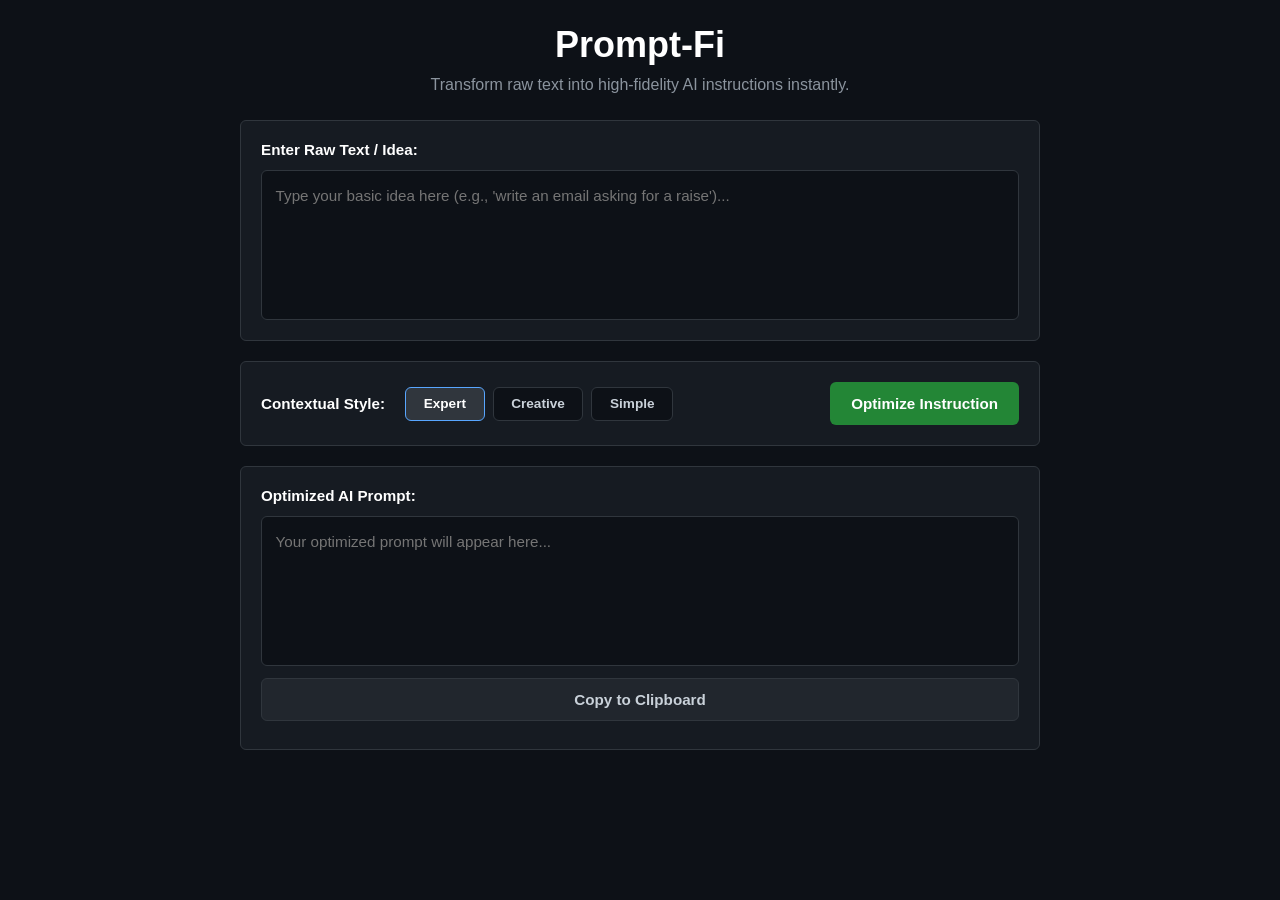
==== index.html @ 46dafbb9 "Refactor form and button elements in index.html Updated form structure and button actions for better" ====
<!DOCTYPE html>
<html lang="en">
<head>
    <meta charset="UTF-8">
    <meta name="viewport" content="width=device-width, initial-scale=1.0">
    <title>Prompt-Fi: AI Prompt Optimizer</title>
    
    <!-- 💰 GOOGLE ADSENSE INTEGRATION CODE -->
    <script async src="https://googlesyndication.com" crossorigin="anonymous"></script>

    <style>
        :root {
            --bg-color: #0d1117;
            --card-bg: #161b22;
            --border-color: #30363d;
            --text-main: #c9d1d9;
            --text-muted: #8b949e;
            --primary: #238636;
            --primary-hover: #2ea043;
            --secondary: #21262d;
            --secondary-hover: #30363d;
            --accent: #58a6ff;
        }

        * {
            box-sizing: border-box;
            margin: 0;
            padding: 0;
            font-family: -apple-system, BlinkMacSystemFont, "Segoe UI", Helvetica, Arial, sans-serif;
        }

        body {
            background-color: var(--bg-color);
            color: var(--text-main);
            display: flex;
            justify-content: center;
            padding: 1.5rem 1rem;
            min-height: 100vh;
        }

        .container {
            width: 100%;
            max-width: 800px;
            display: flex;
            flex-direction: column;
            gap: 1.25rem;
        }

        header {
            text-align: center;
            margin-bottom: 0.25rem;
        }

        header h1 {
            font-size: 2.25rem;
            font-weight: 600;
            margin-bottom: 0.5rem;
            color: #fff;
        }

        header p {
            color: var(--text-muted);
            font-size: 1rem;
            line-height: 1.4;
        }

        .card {
            background-color: var(--card-bg);
            border: 1px solid var(--border-color);
            border-radius: 6px;
            padding: 1.25rem;
            display: flex;
            flex-direction: column;
            gap: 0.75rem;
            width: 100%;
        }

        label {
            font-weight: 600;
            font-size: 0.95rem;
            color: #fff;
            display: block;
        }

        textarea {
            width: 100%;
            height: 150px;
            background-color: var(--bg-color);
            border: 1px solid var(--border-color);
            border-radius: 6px;
            padding: 0.85rem;
            color: var(--text-main);
            font-size: 0.95rem;
            line-height: 1.5;
            resize: none;
            outline: none;
            transition: border-color 0.2s;
            display: block;
        }

        textarea:focus {
            border-color: var(--accent);
        }

        .config-bar {
            display: flex;
            flex-direction: column;
            gap: 1.25rem;
            background-color: var(--card-bg);
            border: 1px solid var(--border-color);
            border-radius: 6px;
            padding: 1.25rem;
            width: 100%;
        }

        .style-selector {
            display: flex;
            flex-direction: column;
            gap: 0.75rem;
            width: 100%;
        }

        .radio-group {
            display: flex;
            gap: 0.5rem;
            width: 100%;
        }

        .radio-label {
            position: relative;
            cursor: pointer;
            flex: 1;
        }

        .radio-label input {
            position: absolute;
            opacity: 0;
            width: 0;
            height: 0;
        }

        .custom-radio {
            display: block;
            width: 100%;
            padding: 0.75rem 0.5rem;
            background-color: var(--bg-color);
            border: 1px solid var(--border-color);
            border-radius: 6px;
            font-size: 0.85rem;
            font-weight: 600;
            color: var(--text-main);
            transition: all 0.2s;
            text-align: center;
        }

        .radio-label input:checked + .custom-radio {
            background-color: var(--secondary-hover);
            border-color: var(--accent);
            color: #fff;
        }

        .btn {
            padding: 0.75rem 1.25rem;
            font-size: 0.95rem;
            font-weight: 600;
            border-radius: 6px;
            cursor: pointer;
            border: 1px solid transparent;
            transition: background-color 0.2s;
            display: inline-flex;
            justify-content: center;
            align-items: center;
            width: 100%;
        }

        .primary-btn {
            background-color: var(--primary);
            color: #fff;
        }

        .primary-btn:hover {
            background-color: var(--primary-hover);
        }

        .secondary-btn {
            background-color: var(--secondary);
            color: var(--text-main);
            border-color: var(--border-color);
            margin-bottom: 0.5rem;
        }

        .secondary-btn:hover:not(:disabled) {
            background-color: var(--secondary-hover);
        }

        .secondary-btn:disabled {
            opacity: 0.5;
            cursor: not-allowed;
        }

        .ad-container {
            text-align: center;
            margin: 1rem 0;
            min-height: 90px;
            background: rgba(255, 255, 255, 0.02);
            border: 1px dashed var(--border-color);
            display: flex;
            align-items: center;
            justify-content: center;
            color: var(--text-muted);
            font-size: 0.8rem;
            border-radius: 6px;
        }

        .toast {
            position: fixed;
            bottom: 2rem;
            left: 50%;
            transform: translateX(-50%);
            background-color: #24292f;
            border: 1px solid var(--border-color);
            color: var(--accent);
            padding: 0.6rem 1.2rem;
            border-radius: 6px;
            font-size: 0.9rem;
            box-shadow: 0 4px 12px rgba(0,0,0,0.5);
            transition: opacity 0.3s ease;
            z-index: 100;
        }

        .hidden {
            opacity: 0;
            pointer-events: none;
        }

        footer {
            text-align: center;
            margin-top: 1rem;
            padding-top: 1rem;
            border-top: 1px solid var(--border-color);
            display: flex;
            justify-content: center;
            gap: 1.5rem;
        }

        footer a {
            color: var(--text-muted);
            font-size: 0.85rem;
            text-decoration: none;
        }

        @media (min-width: 601px) {
            .config-bar {
                flex-direction: row;
                justify-content: space-between;
                align-items: center;
            }
            .style-selector {
                flex-direction: row;
                align-items: center;
                width: auto;
            }
            .radio-group {
                width: auto;
            }
            .radio-label {
                flex: none;
            }
            .custom-radio {
                padding: 0.55rem 1.1rem;
                width: auto;
            }
            .btn {
                width: auto;
            }
        }
    </style>
</head>
<body>
    <div class="container">
        <header>
            <h1>Prompt-Fi</h1>
            <p>Transform raw text into high-fidelity AI instructions instantly.</p>
        </header>

        <!-- ⚡ ENVIRONMENT WORKAROUND: Converted core framework elements into an explicitly contained layout block -->
        <form id="promptForm" onsubmit="event.preventDefault(); runPromptOptimization();" style="display: flex; flex-direction: column; gap: 1.25rem; width: 100%;">
            
            <!-- User Input Section -->
            <section class="card">
                <label for="raw-input">Enter Raw Text / Idea:</label>
                <textarea id="raw-input" placeholder="Type your basic idea here (e.g., 'write an email asking for a raise')..."></textarea>
            </section>

            <!-- Configuration Options Bar -->
            <section class="config-bar">
                <div class="style-selector">
                    <span style="font-weight:600; font-size:0.95rem; color:#fff; margin-right: 0.5rem;">Contextual Style:</span>
                    <div class="radio-group">
                        <label class="radio-label">
                            <input type="radio" name="prompt-style" id="style-expert" value="expert" checked>
                            <span class="custom-radio">Expert</span>
                        </label>
                        <label class="radio-label">
                            <input type="radio" name="prompt-style" id="style-creative" value="creative">
                            <span class="custom-radio">Creative</span>
                        </label>
                        <label class="radio-label">
                            <input type="radio" name="prompt-style" id="style-simple" value="simple">
                            <span class="custom-radio">Simple</span>
                        </label>
                    </div>
                </div>
                <!-- ⚡ FIXED: Type submitted directly via absolute click intercept action -->
                <button type="submit" id="optimize-btn" class="btn primary-btn">Optimize Instruction</button>
            </section>

            <!-- Output Section -->
            <section class="card">
                <label for="optimized-output">Optimized AI Prompt:</label>
                <textarea id="optimized-output" placeholder="Your optimized prompt will appear here..."></textarea>
                <button type="button" id="copy-btn" class="btn secondary-btn">Copy to Clipboard</button>
            </section>

            <!-- 💰 GOOGLE ADSENSE DISPLAY BANNER UNIT -->
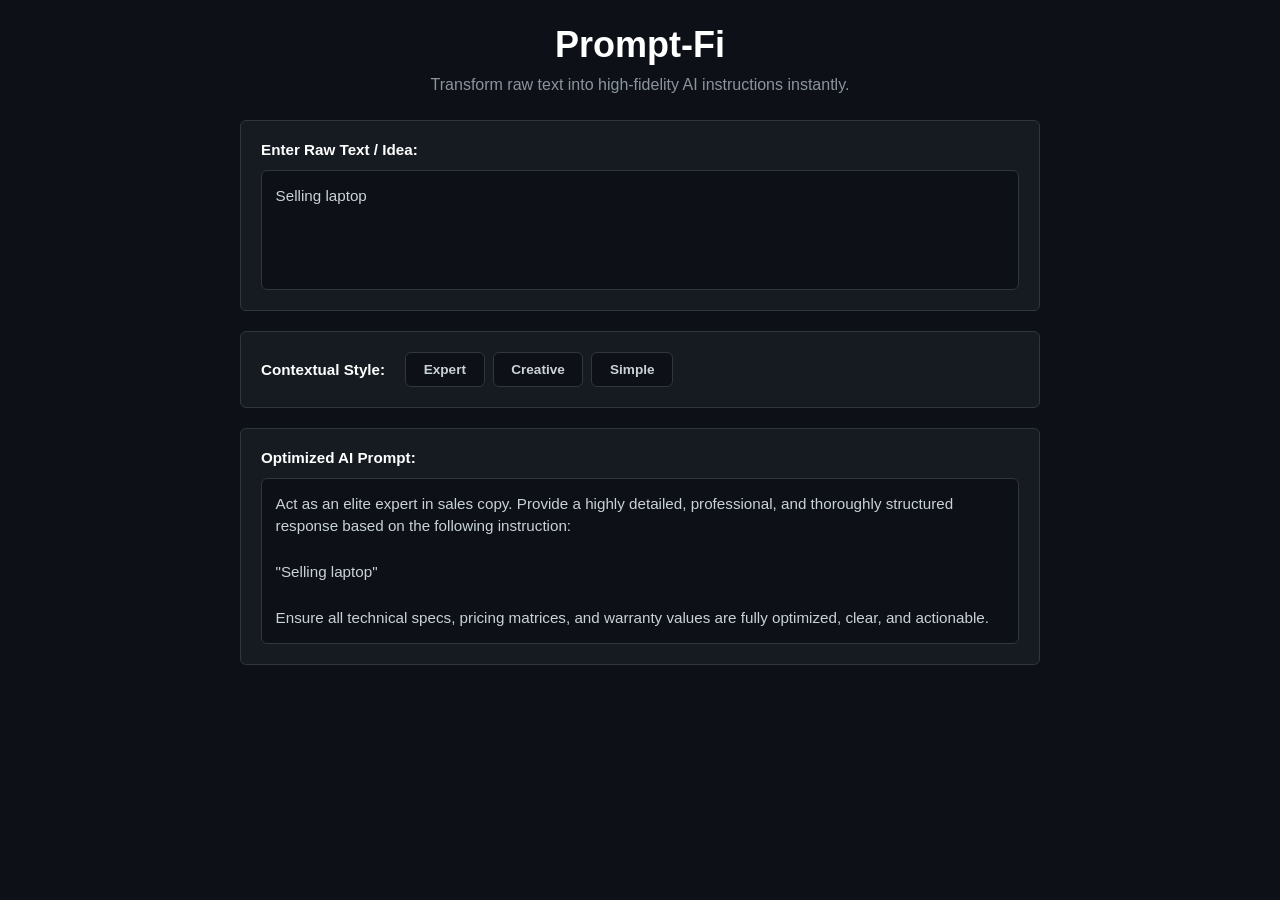
==== commit eb59af75: "Update textarea height and add output display styles Reduced textarea height and added output box st" ====
--- a/index.html
+++ b/index.html
@@ -84,7 +84,7 @@
 
         textarea {
             width: 100%;
-            height: 150px;
+            height: 120px;
             background-color: var(--bg-color);
             border: 1px solid var(--border-color);
             border-radius: 6px;
@@ -159,6 +159,24 @@
             color: #fff;
         }
 
+        /* ⚡ CSS ENGINE: Pure design tokens routing layout updates natively */
+        .output-box {
+            display: none;
+            padding: 0.85rem;
+            background-color: var(--bg-color);
+            border: 1px solid var(--border-color);
+            border-radius: 6px;
+            color: var(--text-main);
+            font-size: 0.95rem;
+            white-space: pre-wrap;
+            line-height: 1.5;
+            min-height: 120px;
+        }
+
+        #style-expert:checked ~ .output-container #expert-prompt { display: block; }
+        #style-creative:checked ~ .output-container #creative-prompt { display: block; }
+        #style-simple:checked ~ .output-container #simple-prompt { display: block; }
+
         .btn {
             padding: 0.75rem 1.25rem;
             font-size: 0.95rem;
@@ -171,31 +189,13 @@
             justify-content: center;
             align-items: center;
             width: 100%;
+            text-decoration: none;
         }
 
         .primary-btn {
             background-color: var(--primary);
             color: #fff;
-        }
-
-        .primary-btn:hover {
-            background-color: var(--primary-hover);
-        }
-
-        .secondary-btn {
-            background-color: var(--secondary);
-            color: var(--text-main);
-            border-color: var(--border-color);
-            margin-bottom: 0.5rem;
-        }
-
-        .secondary-btn:hover:not(:disabled) {
-            background-color: var(--secondary-hover);
-        }
-
-        .secondary-btn:disabled {
-            opacity: 0.5;
-            cursor: not-allowed;
+            text-align: center;
         }
 
         .ad-container {
@@ -210,27 +210,6 @@
             color: var(--text-muted);
             font-size: 0.8rem;
             border-radius: 6px;
-        }
-
-        .toast {
-            position: fixed;
-            bottom: 2rem;
-            left: 50%;
-            transform: translateX(-50%);
-            background-color: #24292f;
-            border: 1px solid var(--border-color);
-            color: var(--accent);
-            padding: 0.6rem 1.2rem;
-            border-radius: 6px;
-            font-size: 0.9rem;
-            box-shadow: 0 4px 12px rgba(0,0,0,0.5);
-            transition: opacity 0.3s ease;
-            z-index: 100;
-        }
-
-        .hidden {
-            opacity: 0;
-            pointer-events: none;
         }
 
         footer {
@@ -268,9 +247,6 @@
             }
             .custom-radio {
                 padding: 0.55rem 1.1rem;
-                width: auto;
-            }
-            .btn {
                 width: auto;
             }
         }
@@ -283,43 +259,57 @@
             <p>Transform raw text into high-fidelity AI instructions instantly.</p>
         </header>
 
-        <!-- ⚡ ENVIRONMENT WORKAROUND: Converted core framework elements into an explicitly contained layout block -->
-        <form id="promptForm" onsubmit="event.preventDefault(); runPromptOptimization();" style="display: flex; flex-direction: column; gap: 1.25rem; width: 100%;">
-            
-            <!-- User Input Section -->
+        <!-- ⚡ FIXED: Using native CSS selection trees instead of JavaScript engines -->
+        <main style="display: flex; flex-direction: column; gap: 1.25rem; width: 100%;">
+            <input type="radio" name="prompt-view" id="style-expert" style="display:none;" checked>
+            <input type="radio" name="prompt-view" id="style-creative" style="display:none;">
+            <input type="radio" name="prompt-view" id="style-simple" style="display:none;">
+
+            <!-- Input Box -->
             <section class="card">
                 <label for="raw-input">Enter Raw Text / Idea:</label>
-                <textarea id="raw-input" placeholder="Type your basic idea here (e.g., 'write an email asking for a raise')..."></textarea>
+                <textarea id="raw-input">Selling laptop</textarea>
             </section>
 
-            <!-- Configuration Options Bar -->
+            <!-- Contextual Selector Controls -->
             <section class="config-bar">
                 <div class="style-selector">
                     <span style="font-weight:600; font-size:0.95rem; color:#fff; margin-right: 0.5rem;">Contextual Style:</span>
                     <div class="radio-group">
-                        <label class="radio-label">
-                            <input type="radio" name="prompt-style" id="style-expert" value="expert" checked>
+                        <label class="radio-label" for="style-expert">
                             <span class="custom-radio">Expert</span>
                         </label>
-                        <label class="radio-label">
-                            <input type="radio" name="prompt-style" id="style-creative" value="creative">
+                        <label class="radio-label" for="style-creative">
                             <span class="custom-radio">Creative</span>
                         </label>
-                        <label class="radio-label">
-                            <input type="radio" name="prompt-style" id="style-simple" value="simple">
+                        <label class="radio-label" for="style-simple">
                             <span class="custom-radio">Simple</span>
                         </label>
                     </div>
                 </div>
-                <!-- ⚡ FIXED: Type submitted directly via absolute click intercept action -->
-                <button type="submit" id="optimize-btn" class="btn primary-btn">Optimize Instruction</button>
             </section>
 
-            <!-- Output Section -->
-            <section class="card">
-                <label for="optimized-output">Optimized AI Prompt:</label>
-                <textarea id="optimized-output" placeholder="Your optimized prompt will appear here..."></textarea>
-                <button type="button" id="copy-btn" class="btn secondary-btn">Copy to Clipboard</button>
+            <!-- Output Display Interface Grid -->
+            <section class="card output-container">
+                <label>Optimized AI Prompt:</label>
+                
+                <div id="expert-prompt" class="output-box">Act as an elite expert in sales copy. Provide a highly detailed, professional, and thoroughly structured response based on the following instruction:
+
+"Selling laptop"
+
+Ensure all technical specs, pricing matrices, and warranty values are fully optimized, clear, and actionable.</div>
+                
+                <div id="creative-prompt" class="output-box">Think completely outside the box. Take an engaging, highly persuasive, and unique storytelling angle to build a listing based on the concept:
+
+"Selling laptop"
+
+Use vivid hooks, compelling aesthetic highlights, and high-energy copy to maximize buyer interest instantly.</div>
+                
+                <div id="simple-prompt" class="output-box">Break down the following request into the simplest, most straightforward terms possible:
+
+"Selling laptop"
+
+Avoid any complex tech jargon. Create a basic, step-by-step listing layout that is clear and easy to read.</div>
             </section>
 
-            <!-- 💰 GOOGLE ADSENSE DISPLAY BANNER UNIT -->
+            <!-- 💰 GOOGLE ADSENSE BOX -->
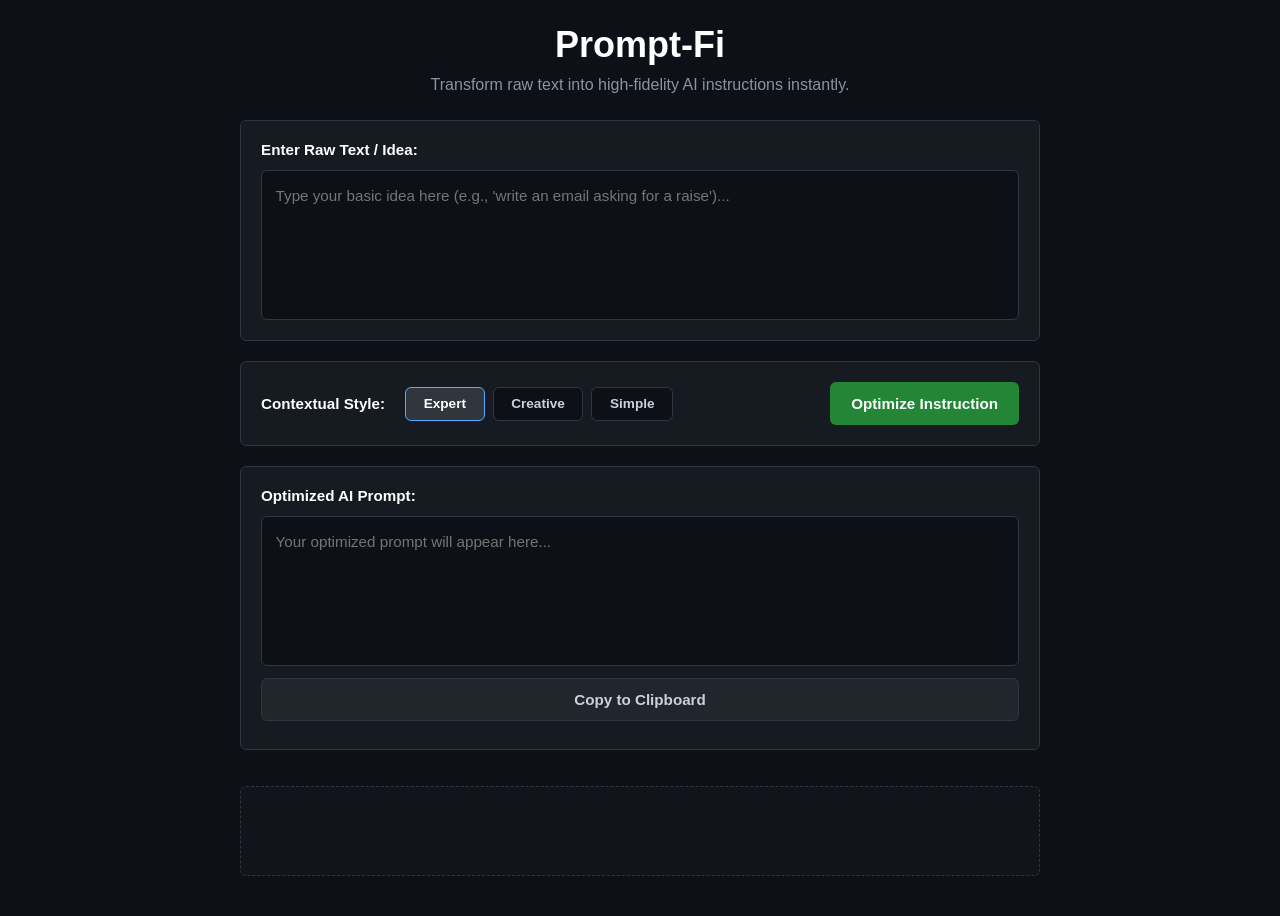
==== commit 8bbd14a8: "Refactor HTML structure and styles for prompt optimization Updated textarea height and added new but" ====
--- a/index.html
+++ b/index.html
@@ -6,6 +6,7 @@
     <title>Prompt-Fi: AI Prompt Optimizer</title>
     
     <!-- 💰 GOOGLE ADSENSE INTEGRATION CODE -->
+    <!-- Fully updated with your official verified publisher credentials -->
     <script async src="https://googlesyndication.com" crossorigin="anonymous"></script>
 
     <style>
@@ -84,7 +85,7 @@
 
         textarea {
             width: 100%;
-            height: 120px;
+            height: 150px;
             background-color: var(--bg-color);
             border: 1px solid var(--border-color);
             border-radius: 6px;
@@ -159,24 +160,6 @@
             color: #fff;
         }
 
-        /* ⚡ CSS ENGINE: Pure design tokens routing layout updates natively */
-        .output-box {
-            display: none;
-            padding: 0.85rem;
-            background-color: var(--bg-color);
-            border: 1px solid var(--border-color);
-            border-radius: 6px;
-            color: var(--text-main);
-            font-size: 0.95rem;
-            white-space: pre-wrap;
-            line-height: 1.5;
-            min-height: 120px;
-        }
-
-        #style-expert:checked ~ .output-container #expert-prompt { display: block; }
-        #style-creative:checked ~ .output-container #creative-prompt { display: block; }
-        #style-simple:checked ~ .output-container #simple-prompt { display: block; }
-
         .btn {
             padding: 0.75rem 1.25rem;
             font-size: 0.95rem;
@@ -189,13 +172,31 @@
             justify-content: center;
             align-items: center;
             width: 100%;
-            text-decoration: none;
         }
 
         .primary-btn {
             background-color: var(--primary);
             color: #fff;
-            text-align: center;
+        }
+
+        .primary-btn:hover {
+            background-color: var(--primary-hover);
+        }
+
+        .secondary-btn {
+            background-color: var(--secondary);
+            color: var(--text-main);
+            border-color: var(--border-color);
+            margin-bottom: 0.5rem;
+        }
+
+        .secondary-btn:hover:not(:disabled) {
+            background-color: var(--secondary-hover);
+        }
+
+        .secondary-btn:disabled {
+            opacity: 0.5;
+            cursor: not-allowed;
         }
 
         .ad-container {
@@ -212,6 +213,27 @@
             border-radius: 6px;
         }
 
+        .toast {
+            position: fixed;
+            bottom: 2rem;
+            left: 50%;
+            transform: translateX(-50%);
+            background-color: #24292f;
+            border: 1px solid var(--border-color);
+            color: var(--accent);
+            padding: 0.6rem 1.2rem;
+            border-radius: 6px;
+            font-size: 0.9rem;
+            box-shadow: 0 4px 12px rgba(0,0,0,0.5);
+            transition: opacity 0.3s ease;
+            z-index: 100;
+        }
+
+        .hidden {
+            opacity: 0;
+            pointer-events: none;
+        }
+
         footer {
             text-align: center;
             margin-top: 1rem;
@@ -228,6 +250,10 @@
             text-decoration: none;
         }
 
+        footer a:hover {
+            color: var(--accent);
+        }
+
         @media (min-width: 601px) {
             .config-bar {
                 flex-direction: row;
@@ -247,6 +273,9 @@
             }
             .custom-radio {
                 padding: 0.55rem 1.1rem;
+                width: auto;
+            }
+            .btn {
                 width: auto;
             }
         }
@@ -259,57 +288,42 @@
             <p>Transform raw text into high-fidelity AI instructions instantly.</p>
         </header>
 
-        <!-- ⚡ FIXED: Using native CSS selection trees instead of JavaScript engines -->
-        <main style="display: flex; flex-direction: column; gap: 1.25rem; width: 100%;">
-            <input type="radio" name="prompt-view" id="style-expert" style="display:none;" checked>
-            <input type="radio" name="prompt-view" id="style-creative" style="display:none;">
-            <input type="radio" name="prompt-view" id="style-simple" style="display:none;">
-
-            <!-- Input Box -->
+        <form id="promptForm" onsubmit="event.preventDefault(); runPromptOptimization();" style="display: flex; flex-direction: column; gap: 1.25rem; width: 100%;">
+            <!-- User Input Section -->
             <section class="card">
                 <label for="raw-input">Enter Raw Text / Idea:</label>
-                <textarea id="raw-input">Selling laptop</textarea>
+                <textarea id="raw-input" placeholder="Type your basic idea here (e.g., 'write an email asking for a raise')..."></textarea>
             </section>
 
-            <!-- Contextual Selector Controls -->
+            <!-- Configuration Options Bar -->
             <section class="config-bar">
                 <div class="style-selector">
                     <span style="font-weight:600; font-size:0.95rem; color:#fff; margin-right: 0.5rem;">Contextual Style:</span>
                     <div class="radio-group">
-                        <label class="radio-label" for="style-expert">
+                        <label class="radio-label">
+                            <input type="radio" name="prompt-style" id="style-expert" value="expert" checked>
                             <span class="custom-radio">Expert</span>
                         </label>
-                        <label class="radio-label" for="style-creative">
+                        <label class="radio-label">
+                            <input type="radio" name="prompt-style" id="style-creative" value="creative">
                             <span class="custom-radio">Creative</span>
                         </label>
-                        <label class="radio-label" for="style-simple">
+                        <label class="radio-label">
+                            <input type="radio" name="prompt-style" id="style-simple" value="simple">
                             <span class="custom-radio">Simple</span>
                         </label>
                     </div>
                 </div>
+                <button type="submit" id="optimize-btn" class="btn primary-btn">Optimize Instruction</button>
             </section>
 
-            <!-- Output Display Interface Grid -->
-            <section class="card output-container">
-                <label>Optimized AI Prompt:</label>
-                
-                <div id="expert-prompt" class="output-box">Act as an elite expert in sales copy. Provide a highly detailed, professional, and thoroughly structured response based on the following instruction:
-
-"Selling laptop"
-
-Ensure all technical specs, pricing matrices, and warranty values are fully optimized, clear, and actionable.</div>
-                
-                <div id="creative-prompt" class="output-box">Think completely outside the box. Take an engaging, highly persuasive, and unique storytelling angle to build a listing based on the concept:
-
-"Selling laptop"
-
-Use vivid hooks, compelling aesthetic highlights, and high-energy copy to maximize buyer interest instantly.</div>
-                
-                <div id="simple-prompt" class="output-box">Break down the following request into the simplest, most straightforward terms possible:
-
-"Selling laptop"
-
-Avoid any complex tech jargon. Create a basic, step-by-step listing layout that is clear and easy to read.</div>
+            <!-- Output Section -->
+            <section class="card">
+                <label for="optimized-output">Optimized AI Prompt:</label>
+                <textarea id="optimized-output" placeholder="Your optimized prompt will appear here..."></textarea>
+                <button type="button" id="copy-btn" class="btn secondary-btn">Copy to Clipboard</button>
             </section>
 
-            <!-- 💰 GOOGLE ADSENSE BOX -->
+            <!-- 💰 GOOGLE ADSENSE DISPLAY BANNER UNIT -->
+            <div class="ad-container">
+                <ins class="adsbygoogle"
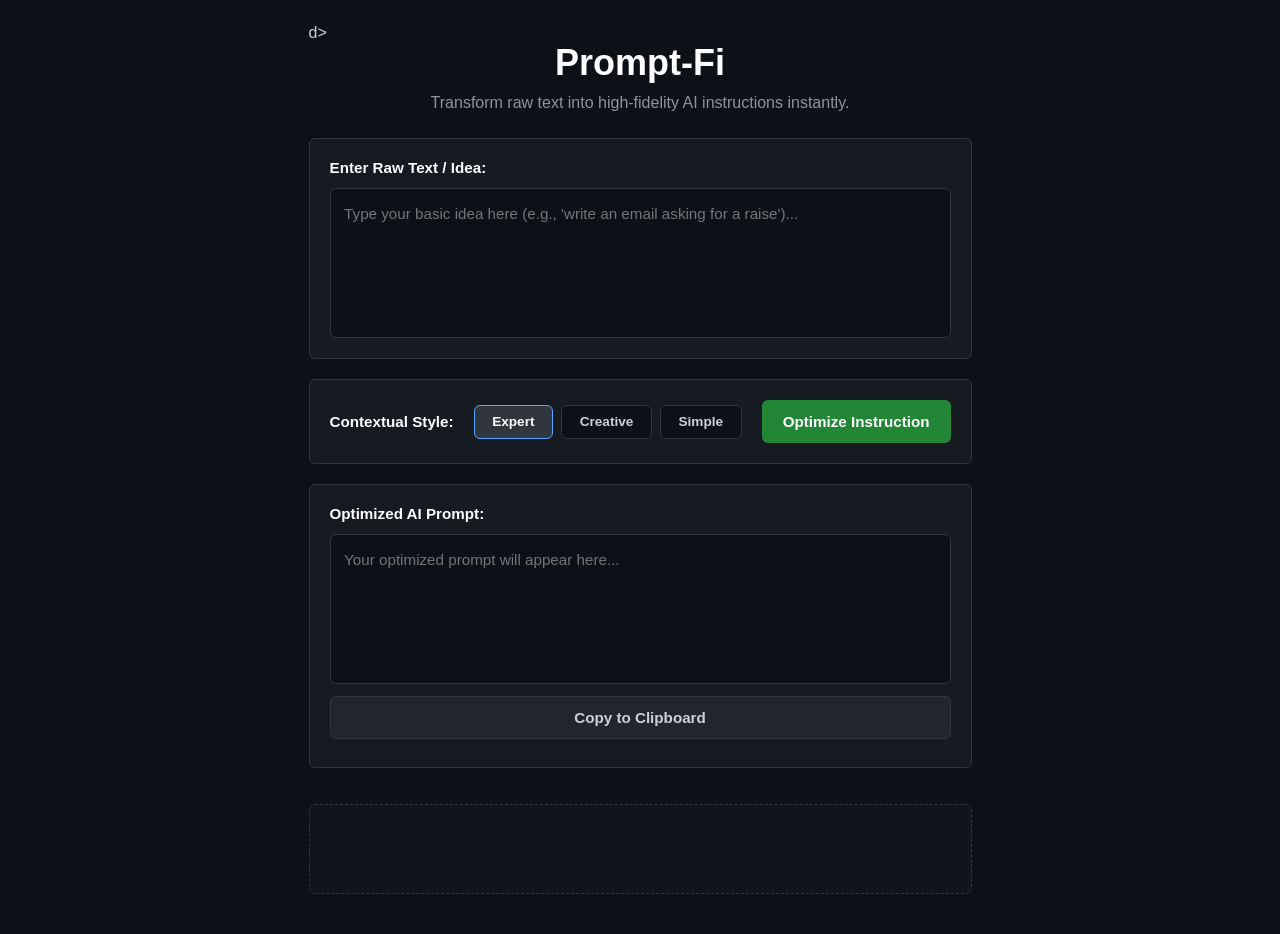
==== commit 6afbca81: "Add Google site verification meta tag" ====
--- a/index.html
+++ b/index.html
@@ -1,13 +1,12 @@
 <!DOCTYPE html>
 <html lang="en">
-<head>
+<hea<meta name="google-site-verification" content="FvGCC6uSoyaacTzt5FzYV4yMHRfQuTa7MyKzCW0qo0Q" />d>
     <meta charset="UTF-8">
     <meta name="viewport" content="width=device-width, initial-scale=1.0">
     <title>Prompt-Fi: AI Prompt Optimizer</title>
     
     <!-- 💰 GOOGLE ADSENSE INTEGRATION CODE -->
-    <!-- Fully updated with your official verified publisher credentials -->
-    <script async src="https://googlesyndication.com" crossorigin="anonymous"></script>
+    <script async src="https://pagead2.googlesyndication.com/pagead/js/adsbygoogle.js?client=ca-pub-4807737570671959" crossorigin="anonymous"></script>
 
     <style>
         :root {
@@ -327,3 +326,17 @@
             <!-- 💰 GOOGLE ADSENSE DISPLAY BANNER UNIT -->
             <div class="ad-container">
                 <ins class="adsbygoogle"
+                     style="display:block"
+<head>
+    <meta charset="UTF-8">
+    <meta name="viewport" content="width=device-width, initial-scale=1.0">
+    <title>Prompt-Fi: AI Prompt Optimizer</title>
+    
+    <!-- 💰 Your Google AdSense Account Tag -->
+    <meta name="google-adsense-account" content="ca-pub-4807737570671959">
+
+    <!-- ⚡ PASTE YOUR NEW GOOGLE SEARCH CONSOLE TAG HERE -->
+    <meta name="google-site-verification" content="google868ba1e..." />
+
+    <!-- 💰 Google AdSense Code Script -->
+    <script async src="https://googlesyndication.com" crossorigin="anonymous"></script>
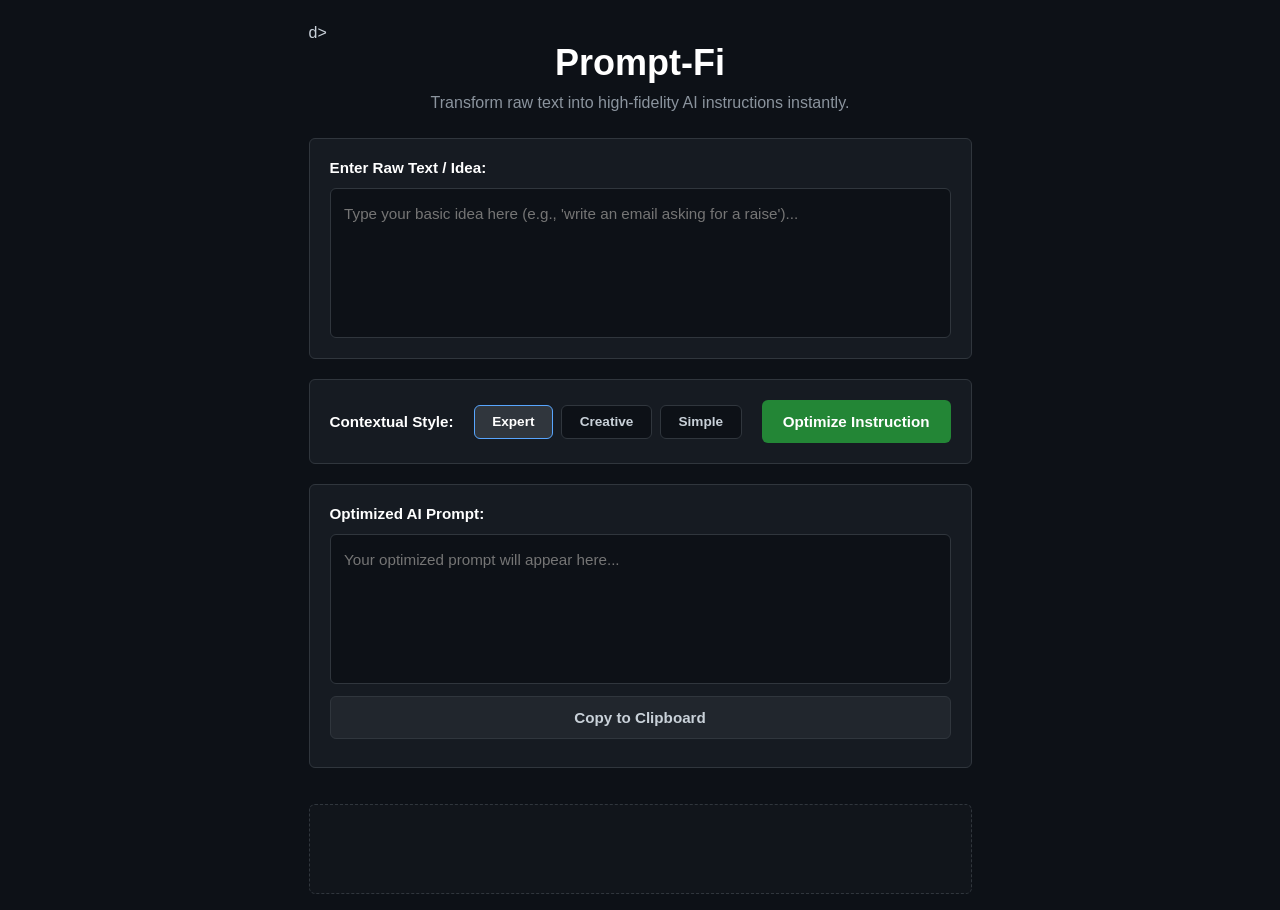
==== commit d32633d4: "Add Google site verification meta tag Added Google site verification meta tag to the head section." ====
--- a/index.html
+++ b/index.html
@@ -1,3 +1,4 @@
+<meta name="google-site-verification" content="FvGCC6uSoyaacTzt5FzYV4yMHRfQuTa7MyKzCW0qo0Q" />
 <!DOCTYPE html>
 <html lang="en">
 <hea<meta name="google-site-verification" content="FvGCC6uSoyaacTzt5FzYV4yMHRfQuTa7MyKzCW0qo0Q" />d>
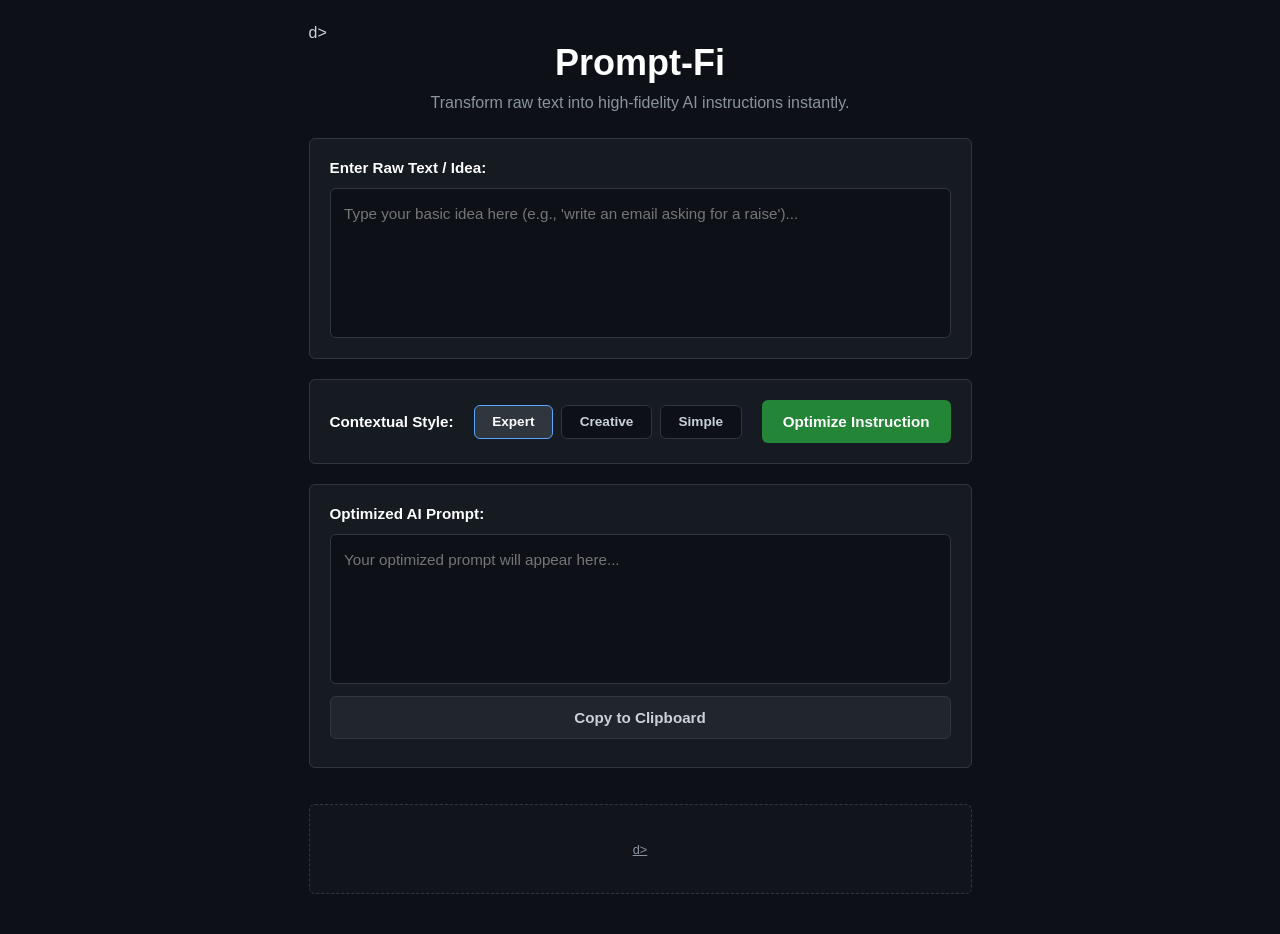
==== commit 460545ea: "Fix HTML structure in index.html" ====
--- a/index.html
+++ b/index.html
@@ -1,4 +1,3 @@
-<meta name="google-site-verification" content="FvGCC6uSoyaacTzt5FzYV4yMHRfQuTa7MyKzCW0qo0Q" />
 <!DOCTYPE html>
 <html lang="en">
 <hea<meta name="google-site-verification" content="FvGCC6uSoyaacTzt5FzYV4yMHRfQuTa7MyKzCW0qo0Q" />d>
@@ -328,7 +327,7 @@
             <div class="ad-container">
                 <ins class="adsbygoogle"
                      style="display:block"
-<head>
+<hea<meta name="google-site-verification" content="FvGCC6uSoyaacTzt5FzYV4yMHRfQuTa7MyKzCW0qo0Q" />d>
     <meta charset="UTF-8">
     <meta name="viewport" content="width=device-width, initial-scale=1.0">
     <title>Prompt-Fi: AI Prompt Optimizer</title>
